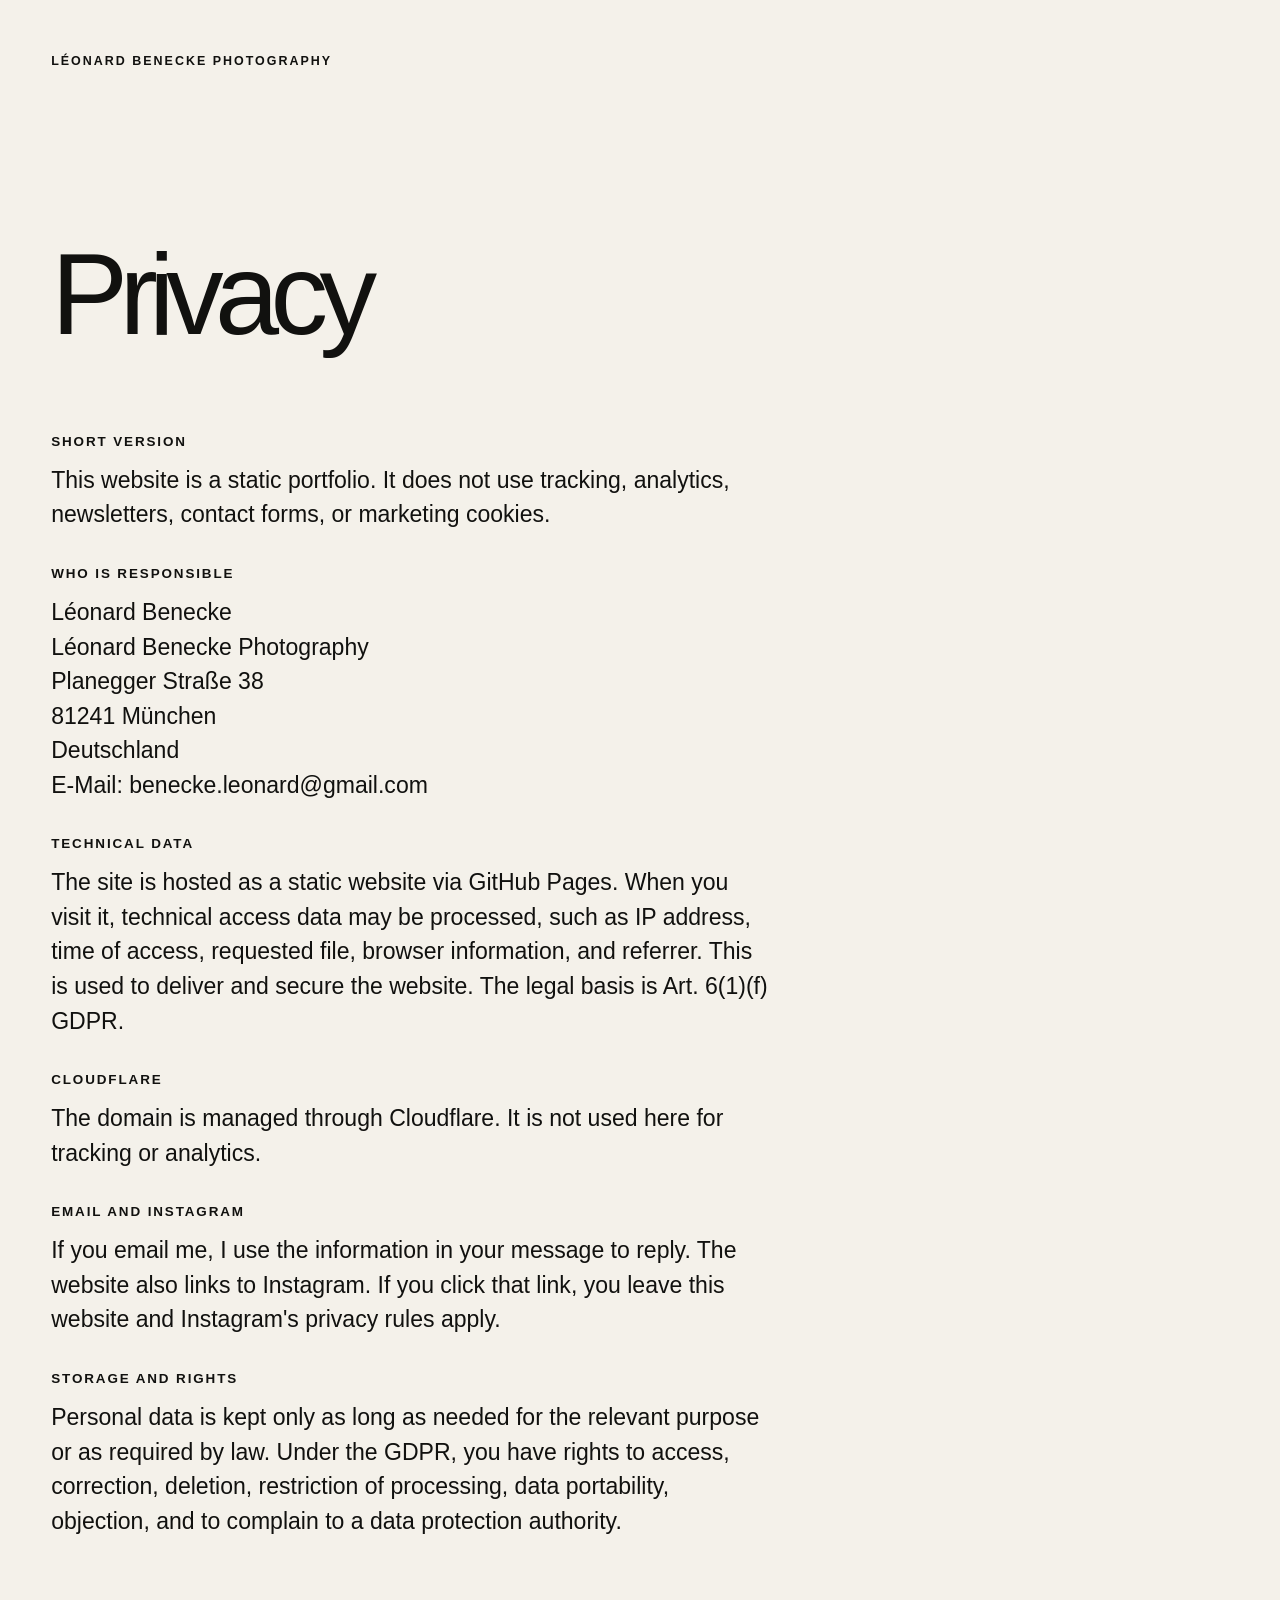
==== datenschutz.html @ 206b1a2d "Improve SEO and privacy basics" ====
<!doctype html>
<html lang="en">
  <head>
    <meta charset="UTF-8" />
    <meta name="viewport" content="width=device-width, initial-scale=1.0" />
    <meta name="robots" content="index, follow" />
    <meta name="description" content="Privacy policy for Léonard Benecke Photography in Munich." />
    <title>Privacy — Léonard Benecke Photography</title>
    <link rel="canonical" href="https://leonardbenecke.de/datenschutz.html" />
    <link rel="stylesheet" href="styles.css" />
  </head>
  <body>
    <main class="legal-page">
      <a class="legal-back" href="index.html">Léonard Benecke Photography</a>

      <section class="legal-content" aria-labelledby="privacy-title">
        <h1 id="privacy-title">Privacy</h1>

        <h2>Short Version</h2>
        <p>
          This website is a static portfolio. It does not use tracking, analytics, newsletters, contact forms, or
          marketing cookies.
        </p>

        <h2>Who Is Responsible</h2>
        <p>
          Léonard Benecke<br />
          Léonard Benecke Photography<br />
          Planegger Straße 38<br />
          81241 München<br />
          Deutschland<br />
          E-Mail:
          <a href="mailto:benecke.leonard@gmail.com">benecke.leonard@gmail.com</a>
        </p>

        <h2>Technical Data</h2>
        <p>
          The site is hosted as a static website via GitHub Pages. When you visit it, technical access data may be
          processed, such as IP address, time of access, requested file, browser information, and referrer. This is used
          to deliver and secure the website. The legal basis is Art. 6(1)(f) GDPR.
        </p>

        <h2>Cloudflare</h2>
        <p>
          The domain is managed through Cloudflare. It is not used here for tracking or analytics.
        </p>

        <h2>Email and Instagram</h2>
        <p>
          If you email me, I use the information in your message to reply. The website also links to Instagram. If you
          click that link, you leave this website and Instagram's privacy rules apply.
        </p>

        <h2>Storage and Rights</h2>
        <p>
          Personal data is kept only as long as needed for the relevant purpose or as required by law. Under the GDPR,
          you have rights to access, correction, deletion, restriction of processing, data portability, objection, and to
          complain to a data protection authority.
        </p>
      </section>
    </main>
  </body>
</html>
---- styles.css ----
:root {
  --paper: #f4f1ea;
  --ink: #11110f;
  --muted: #747168;
  --line: rgba(17, 17, 15, 0.16);
  --sans: -apple-system, BlinkMacSystemFont, "Segoe UI", Arial, sans-serif;
}

* {
  box-sizing: border-box;
}

html {
  scroll-behavior: smooth;
}

body {
  margin: 0;
  background: var(--paper);
  color: var(--ink);
  font-family: var(--sans);
}

body.nav-open {
  overflow: hidden;
}

body.lightbox-open {
  overflow: hidden;
}

a {
  color: inherit;
  text-decoration: none;
}

img {
  display: block;
  width: 100%;
}

button {
  color: inherit;
  font: inherit;
}

.sr-only {
  position: absolute;
  width: 1px;
  height: 1px;
  padding: 0;
  border: 0;
  margin: -1px;
  clip: rect(0, 0, 0, 0);
  overflow: hidden;
  white-space: nowrap;
}

.site-header {
  position: absolute;
  z-index: 10;
  top: 0;
  left: 0;
  display: flex;
  width: 100%;
  align-items: flex-start;
  justify-content: space-between;
  padding: 24px clamp(18px, 3vw, 42px);
  color: #fff;
  text-shadow: 0 1px 18px rgba(0, 0, 0, 0.28);
}

.brand {
  display: flex;
  flex-direction: column;
  gap: 5px;
  font-size: 1.08rem;
  font-weight: 600;
  letter-spacing: -0.03em;
  line-height: 1;
}

.brand small {
  font-size: 0.68rem;
  font-weight: 500;
  letter-spacing: 0.18em;
  text-transform: uppercase;
}

.site-nav,
.category-nav {
  display: flex;
  gap: clamp(18px, 2.6vw, 36px);
  font-size: clamp(0.95rem, 1.4vw, 1.35rem);
  font-weight: 600;
  letter-spacing: 0.16em;
  text-transform: uppercase;
}

.site-nav a,
.category-nav a,
.contact a {
  transition: opacity 180ms ease;
}

.site-nav a:hover,
.category-nav a:hover,
.contact a:hover {
  opacity: 0.55;
}

.menu-toggle {
  display: none;
}

.hero {
  position: relative;
  min-height: 100svh;
  overflow: hidden;
  background: #151515;
}

.hero video,
.hero img {
  position: absolute;
  top: 50%;
  left: 50%;
  width: 100vw;
  height: 100svh;
  max-width: calc(100svh * 21 / 9);
  max-height: calc(100vw * 16 / 9);
  object-fit: cover;
  object-position: center 55%;
  transform: translate(-50%, -50%);
}

.hero video {
  display: block;
}

.hero::after {
  position: absolute;
  inset: 0;
  content: "";
  background:
    linear-gradient(180deg, rgba(0, 0, 0, 0.18), transparent 34%),
    linear-gradient(0deg, rgba(0, 0, 0, 0.28), transparent 38%);
  pointer-events: none;
}

.hero-meta {
  position: absolute;
  right: clamp(18px, 3vw, 42px);
  bottom: 24px;
  left: clamp(18px, 3vw, 42px);
  z-index: 1;
  display: flex;
  justify-content: space-between;
  color: #fff;
  font-size: clamp(0.95rem, 1.4vw, 1.35rem);
  font-weight: 600;
  letter-spacing: 0.16em;
  text-transform: uppercase;
}

.hero-meta p,
.contact p,
figure {
  margin: 0;
}

.category-nav {
  position: sticky;
  z-index: 8;
  top: 0;
  justify-content: center;
  padding: 18px clamp(18px, 3vw, 42px);
  border-bottom: 1px solid var(--line);
  background: rgba(244, 241, 234, 0.88);
  backdrop-filter: blur(16px);
}

.gallery-section {
  padding: clamp(52px, 7vw, 98px) clamp(18px, 3vw, 42px) 0;
  scroll-margin-top: 58px;
}

.section-heading {
  display: grid;
  grid-template-columns: 72px 1fr;
  gap: 24px;
  align-items: end;
  padding-top: 18px;
  border-top: 1px solid var(--line);
  margin-bottom: clamp(24px, 4vw, 54px);
}

.section-heading p {
  margin: 0 0 0.58em;
  color: var(--muted);
  font-size: 0.76rem;
  font-weight: 600;
  letter-spacing: 0.16em;
}

h1,
.section-heading h2 {
  margin: 0;
  font-size: clamp(3.4rem, 9vw, 9.5rem);
  font-weight: 500;
  letter-spacing: -0.075em;
  line-height: 0.82;
}

.photo-grid {
  --photo-gap: clamp(12px, 1.4vw, 22px);
  display: grid;
  grid-template-columns: repeat(2, minmax(0, 1fr));
  gap: var(--photo-gap);
  align-items: start;
}

.photo-grid-column {
  display: grid;
  gap: var(--photo-gap);
  align-content: start;
}

.photo-grid figure {
  position: relative;
  display: block;
  width: 100%;
  background: #d8d2c6;
}

.photo-grid-events figcaption {
  position: absolute;
  bottom: 10px;
  left: 10px;
  padding: 5px 8px;
  background: rgba(0, 0, 0, 0.32);
  backdrop-filter: blur(10px);
  color: #fff;
  font-size: 0.72rem;
  font-weight: 600;
  letter-spacing: 0.08em;
  line-height: 1;
}

.photo-grid img {
  width: 100%;
  height: auto;
  cursor: zoom-in;
}

.photo-grid img:not([src]):not([width]) {
  display: block;
  aspect-ratio: 3 / 2;
  min-height: 180px;
}

.lightbox {
  position: fixed;
  inset: 0;
  z-index: 50;
  display: none;
  align-items: center;
  justify-content: center;
  padding: clamp(18px, 4vw, 52px);
  background: rgba(10, 10, 9, 0.92);
}

.lightbox.is-open {
  display: flex;
}

.lightbox-image {
  width: auto;
  max-width: 100%;
  max-height: 100%;
  object-fit: contain;
  box-shadow: 0 20px 80px rgba(0, 0, 0, 0.32);
}

.lightbox-close {
  position: fixed;
  top: 18px;
  right: 18px;
  z-index: 1;
  padding: 0;
  border: 0;
  background: transparent;
  color: #fff;
  cursor: pointer;
  font-size: 0.78rem;
  font-weight: 600;
  letter-spacing: 0.16em;
  text-transform: uppercase;
}

.contact {
  display: grid;
  grid-template-columns: 1fr repeat(5, auto);
  gap: 22px;
  align-items: end;
  margin-top: clamp(86px, 12vw, 160px);
  padding: 28px clamp(18px, 3vw, 42px);
  border-top: 1px solid var(--line);
  color: var(--muted);
  font-size: 0.84rem;
  font-weight: 600;
  letter-spacing: 0.14em;
  text-transform: uppercase;
}

.legal-page {
  min-height: 100svh;
  padding: clamp(24px, 4vw, 56px);
}

.legal-back {
  display: inline-block;
  margin-bottom: clamp(64px, 14vw, 180px);
  font-size: 0.78rem;
  font-weight: 600;
  letter-spacing: 0.16em;
  text-transform: uppercase;
}

.legal-content {
  max-width: 720px;
}

.legal-content h1 {
  margin-bottom: clamp(42px, 8vw, 92px);
}

.legal-content h2 {
  margin: 0 0 14px;
  font-size: 0.84rem;
  font-weight: 600;
  letter-spacing: 0.14em;
  text-transform: uppercase;
}

.legal-content p {
  margin: 0 0 34px;
  font-size: clamp(1.05rem, 1.8vw, 1.45rem);
  line-height: 1.5;
}

@media (max-width: 780px) {
  .site-header {
    padding: 18px;
  }

  .menu-toggle {
    position: relative;
    z-index: 12;
    display: block;
    padding: 0;
    border: 0;
    background: transparent;
    font-size: 0.78rem;
    font-weight: 600;
    letter-spacing: 0.16em;
    text-transform: uppercase;
  }

  .site-nav {
    position: fixed;
    inset: 0;
    z-index: 11;
    display: none;
    flex-direction: column;
    gap: 26px;
    align-items: center;
    justify-content: center;
    background: var(--ink);
    color: var(--paper);
    font-size: clamp(2.5rem, 13vw, 4.8rem);
    font-weight: 500;
    letter-spacing: -0.075em;
    text-transform: none;
  }

  .site-nav.is-open {
    display: flex;
  }

  .category-nav {
    justify-content: space-between;
    gap: 12px;
    overflow-x: auto;
  }

  .hero video,
  .hero img {
    object-position: center center;
  }

  .hero-meta {
    display: grid;
    gap: 9px;
  }

  .section-heading {
    grid-template-columns: 1fr;
    gap: 8px;
  }

  .photo-grid {
    grid-template-columns: repeat(2, minmax(0, 1fr));
  }

  .contact {
    grid-template-columns: 1fr;
    align-items: start;
  }
}

@media (max-width: 560px) {
  .photo-grid {
    grid-template-columns: 1fr;
  }
}

@media (prefers-reduced-motion: reduce) {
  html {
    scroll-behavior: auto;
  }

  *,
  *::before,
  *::after {
    transition-duration: 0.01ms !important;
  }
}
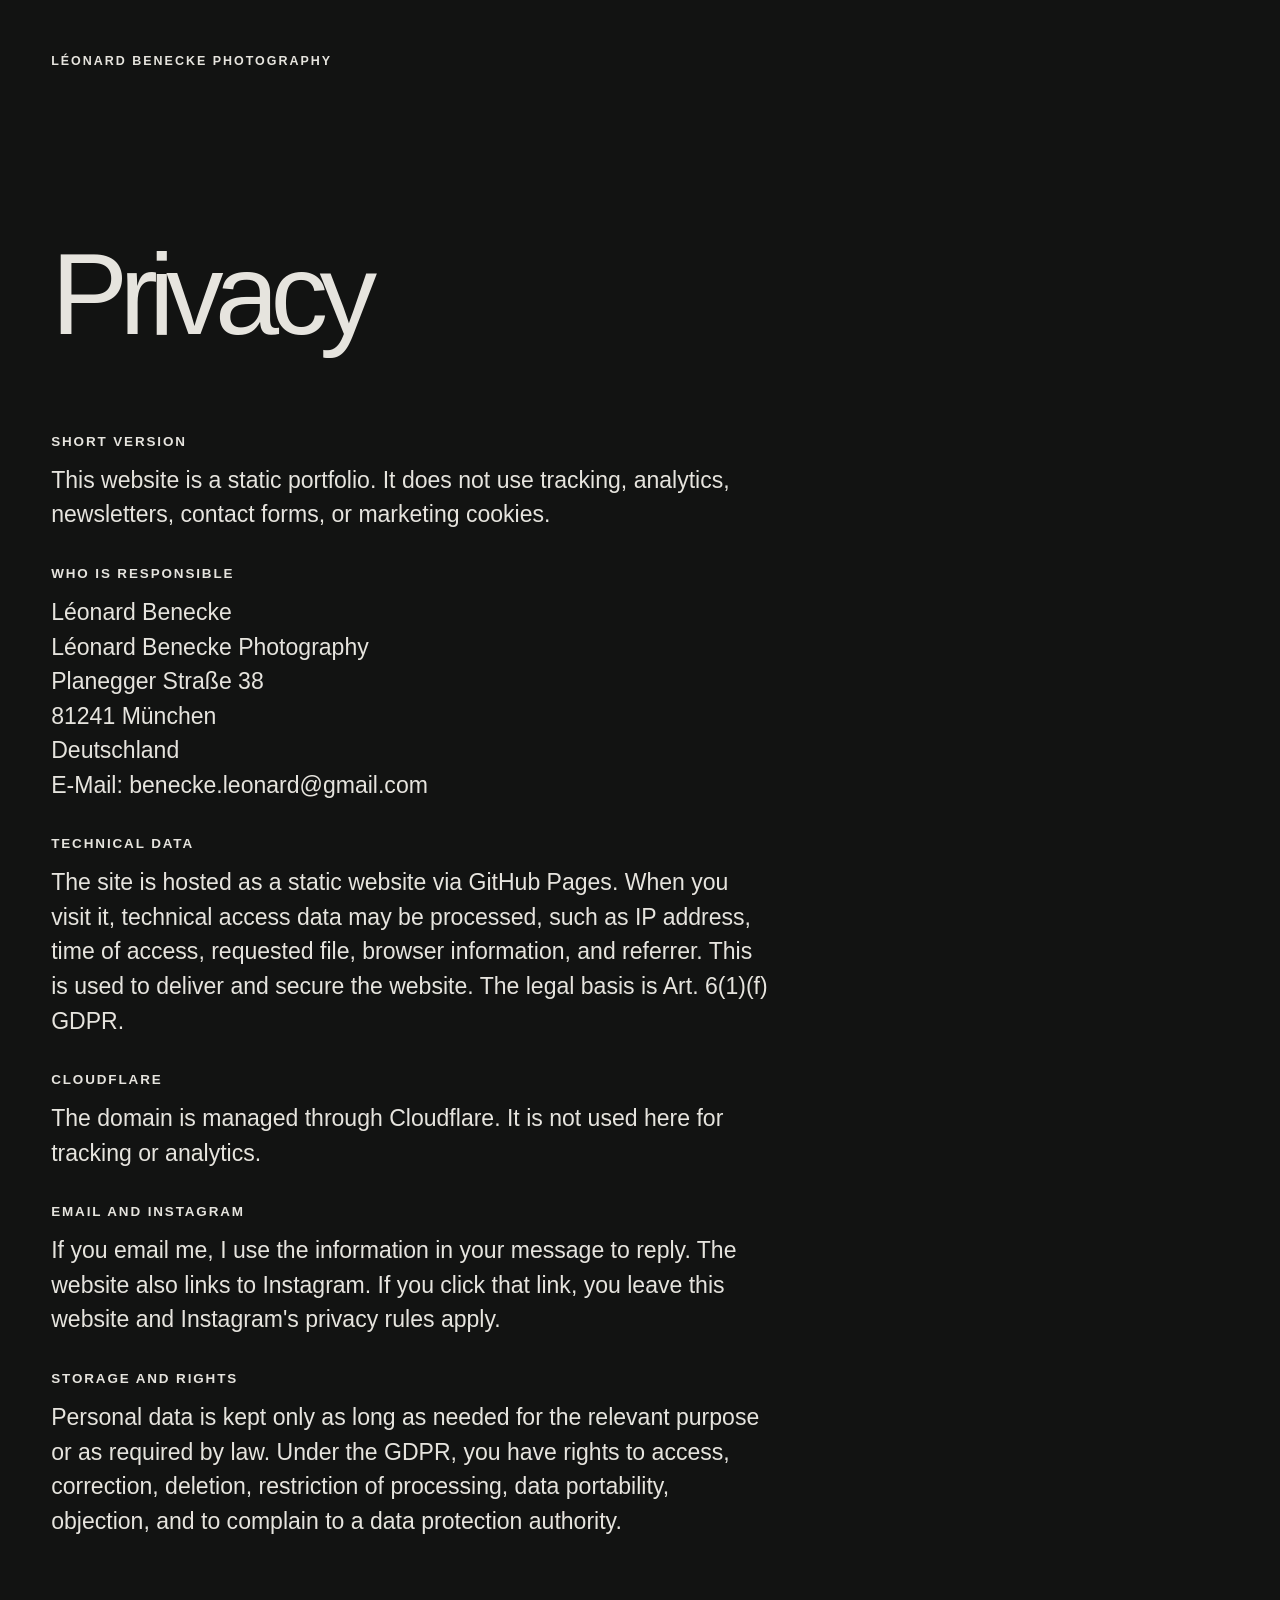
==== commit e605cda1: "Add persistent light switch and make dark theme the default" ====
--- a/datenschutz.html
+++ b/datenschutz.html
@@ -1,13 +1,14 @@
 <!doctype html>
-<html lang="en">
+<html lang="en" data-theme="dark">
   <head>
     <meta charset="UTF-8" />
     <meta name="viewport" content="width=device-width, initial-scale=1.0" />
+    <script src="theme.js?v=a071489ff0a8"></script>
     <meta name="robots" content="index, follow" />
     <meta name="description" content="Privacy policy for Léonard Benecke Photography in Munich." />
     <title>Privacy — Léonard Benecke Photography</title>
     <link rel="canonical" href="https://leonardbenecke.de/datenschutz.html" />
-    <link rel="stylesheet" href="styles.css" />
+    <link rel="stylesheet" href="styles.css?v=9e57c28a5584" />
   </head>
   <body>
     <main class="legal-page">
--- a/styles.css
+++ b/styles.css
@@ -3,7 +3,18 @@
   --ink: #11110f;
   --muted: #747168;
   --line: rgba(17, 17, 15, 0.16);
+  --image-placeholder: #d8d2c6;
   --sans: -apple-system, BlinkMacSystemFont, "Segoe UI", Arial, sans-serif;
+  color-scheme: light;
+}
+
+:root[data-theme="dark"] {
+  --paper: #121312;
+  --ink: #e6e4de;
+  --muted: #a4a49b;
+  --line: rgba(230, 228, 222, 0.18);
+  --image-placeholder: #212320;
+  color-scheme: dark;
 }
 
 * {
@@ -185,6 +196,91 @@
   scroll-margin-top: 58px;
 }
 
+.gallery-feed {
+  padding-top: clamp(12px, 1.4vw, 22px);
+}
+
+.gallery-toolbar {
+  display: flex;
+  align-items: center;
+  justify-content: space-between;
+  gap: 12px;
+  margin-bottom: 18px;
+}
+
+.photo-filters {
+  display: inline-flex;
+  gap: 2px;
+  padding: 3px;
+  margin: 0;
+  border: 1px solid var(--line);
+  border-radius: 999px;
+}
+
+.photo-filters button {
+  padding: 6px 13px;
+  border: 0;
+  border-radius: 999px;
+  background: transparent;
+  color: var(--muted);
+  font-size: 0.75rem;
+  font-weight: 400;
+  cursor: pointer;
+  transition: background 180ms ease, color 180ms ease;
+}
+
+.photo-filters button[aria-pressed="true"] {
+  background: var(--ink);
+  color: var(--paper);
+}
+
+.photo-filters button:focus-visible {
+  outline: 1px solid var(--ink);
+  outline-offset: 3px;
+}
+
+.theme-toggle {
+  display: inline-flex;
+  flex-shrink: 0;
+  align-items: center;
+  gap: 9px;
+  padding: 8px 0 8px 8px;
+  border: 0;
+  background: transparent;
+  color: var(--muted);
+  font-size: 0.75rem;
+  font-weight: 400;
+  cursor: pointer;
+}
+
+.theme-toggle-track {
+  display: block;
+  width: 30px;
+  height: 18px;
+  padding: 2px;
+  border: 1px solid var(--line);
+  border-radius: 999px;
+}
+
+.theme-toggle-thumb {
+  display: block;
+  width: 12px;
+  height: 12px;
+  border-radius: 50%;
+  background: var(--ink);
+  transition: transform 180ms ease;
+}
+
+.theme-toggle[aria-checked="true"] .theme-toggle-thumb {
+  transform: translateX(12px);
+}
+
+.theme-toggle:focus-visible {
+  outline: 1px solid var(--ink);
+  outline-offset: 4px;
+  border-radius: 3px;
+}
+
 .section-heading {
   display: grid;
   grid-template-columns: 72px 1fr;
@@ -212,25 +308,56 @@
   line-height: 0.82;
 }
 
+.gallery-maintenance {
+  padding: clamp(36px, 6vw, 80px) 0;
+}
+
+.maintenance-title {
+  margin: 0 0 14px;
+  font-size: clamp(1.5rem, 4vw, 3rem);
+  font-weight: 500;
+  letter-spacing: -0.04em;
+}
+
+.maintenance-note {
+  margin: 0;
+  color: var(--muted);
+  font-size: clamp(1rem, 1.6vw, 1.25rem);
+  line-height: 1.5;
+}
+
 .photo-grid {
   --photo-gap: clamp(12px, 1.4vw, 22px);
   display: grid;
-  grid-template-columns: repeat(2, minmax(0, 1fr));
+  grid-template-columns: repeat(4, minmax(0, 1fr));
   gap: var(--photo-gap);
   align-items: start;
 }
 
-.photo-grid-column {
-  display: grid;
+.photo-grid[data-gallery-feed] {
+  display: flex;
+  flex-direction: column;
+}
+
+.gallery-row {
+  display: flex;
+  width: 100%;
   gap: var(--photo-gap);
-  align-content: start;
+  align-items: flex-start;
+}
+
+.gallery-row > figure {
+  flex: var(--photo-ratio) 1 0%;
+  min-width: 0;
+  width: auto;
 }
 
 .photo-grid figure {
   position: relative;
   display: block;
   width: 100%;
-  background: #d8d2c6;
+  margin: 0;
+  background: var(--image-placeholder);
 }
 
 .photo-grid-events figcaption {
@@ -253,6 +380,10 @@
   cursor: zoom-in;
 }
 
+.photo-grid picture {
+  display: block;
+}
+
 .photo-grid img:not([src]):not([width]) {
   display: block;
   aspect-ratio: 3 / 2;
@@ -280,6 +411,10 @@
   max-height: 100%;
   object-fit: contain;
   box-shadow: 0 20px 80px rgba(0, 0, 0, 0.32);
+}
+
+.lightbox picture {
+  display: contents;
 }
 
 .lightbox-close {
@@ -300,7 +435,7 @@
 
 .contact {
   display: grid;
-  grid-template-columns: 1fr repeat(5, auto);
+  grid-template-columns: 1fr;
   gap: 22px;
   align-items: end;
   margin-top: clamp(86px, 12vw, 160px);
@@ -313,6 +448,68 @@
   text-transform: uppercase;
 }
 
+.contact-links {
+  display: flex;
+  flex-wrap: wrap;
+  gap: 12px 36px;
+}
+
+.contact .contact-link {
+  position: relative;
+  display: inline-flex;
+  max-width: 100%;
+  padding: 7px 0;
+  color: var(--ink);
+  font-size: clamp(0.9rem, 1.2vw, 1.05rem);
+  font-weight: 400;
+  letter-spacing: 0;
+  text-transform: none;
+  overflow-wrap: anywhere;
+}
+
+.contact .contact-link:hover {
+  opacity: 1;
+  background: transparent;
+}
+
+.contact-link:focus-visible {
+  outline: 1px solid var(--ink);
+  outline-offset: 5px;
+}
+
+.contact-link::after {
+  position: absolute;
+  right: 0;
+  bottom: 1px;
+  left: 0;
+  height: 1px;
+  content: "";
+  background: currentColor;
+  opacity: 0.55;
+  transform: scaleX(0);
+  transform-origin: left;
+  transition: transform 300ms ease;
+}
+
+.contact-link:hover::after,
+.contact-link:focus-visible::after,
+.contact-links.is-highlighted .contact-link::after {
+  transform: scaleX(1);
+}
+
+.contact-meta {
+  display: flex;
+  flex-wrap: wrap;
+  gap: 14px 24px;
+  align-items: center;
+  margin-top: 14px;
+  font-size: 0.7rem;
+}
+
+.contact-meta p {
+  margin-left: auto;
+}
+
 .legal-page {
   min-height: 100svh;
   padding: clamp(24px, 4vw, 56px);
@@ -347,6 +544,10 @@
   margin: 0 0 34px;
   font-size: clamp(1.05rem, 1.8vw, 1.45rem);
   line-height: 1.5;
+}
+
+@media (min-width: 781px) and (max-width: 1100px) {
+  .photo-grid { grid-template-columns: repeat(3, minmax(0, 1fr)); }
 }
 
 @media (max-width: 780px) {
@@ -388,14 +589,41 @@
     display: flex;
   }
 
+  .site-nav.site-nav-direct {
+    position: static;
+    display: flex;
+    flex-direction: row;
+    gap: 0;
+    background: transparent;
+    color: #fff;
+    font-size: 0.85rem;
+    font-weight: 600;
+    letter-spacing: 0.16em;
+    text-transform: uppercase;
+  }
+
+  .site-nav-direct a[href="#photography"] {
+    display: none;
+  }
+
   .category-nav {
     justify-content: space-between;
     gap: 12px;
     overflow-x: auto;
   }
 
+  .hero {
+    min-height: 0;
+    aspect-ratio: 9 / 16;
+    max-height: 100svh;
+  }
+
   .hero video,
   .hero img {
+    width: 100%;
+    height: 100%;
+    max-width: none;
+    max-height: none;
     object-position: center center;
   }
 
@@ -417,11 +645,15 @@
     grid-template-columns: 1fr;
     align-items: start;
   }
-}
-
-@media (max-width: 560px) {
-  .photo-grid {
-    grid-template-columns: 1fr;
+
+  .contact-links {
+    flex-direction: column;
+    align-items: flex-start;
+  }
+
+  .contact-meta p {
+    width: 100%;
+    margin-left: 0;
   }
 }
 
